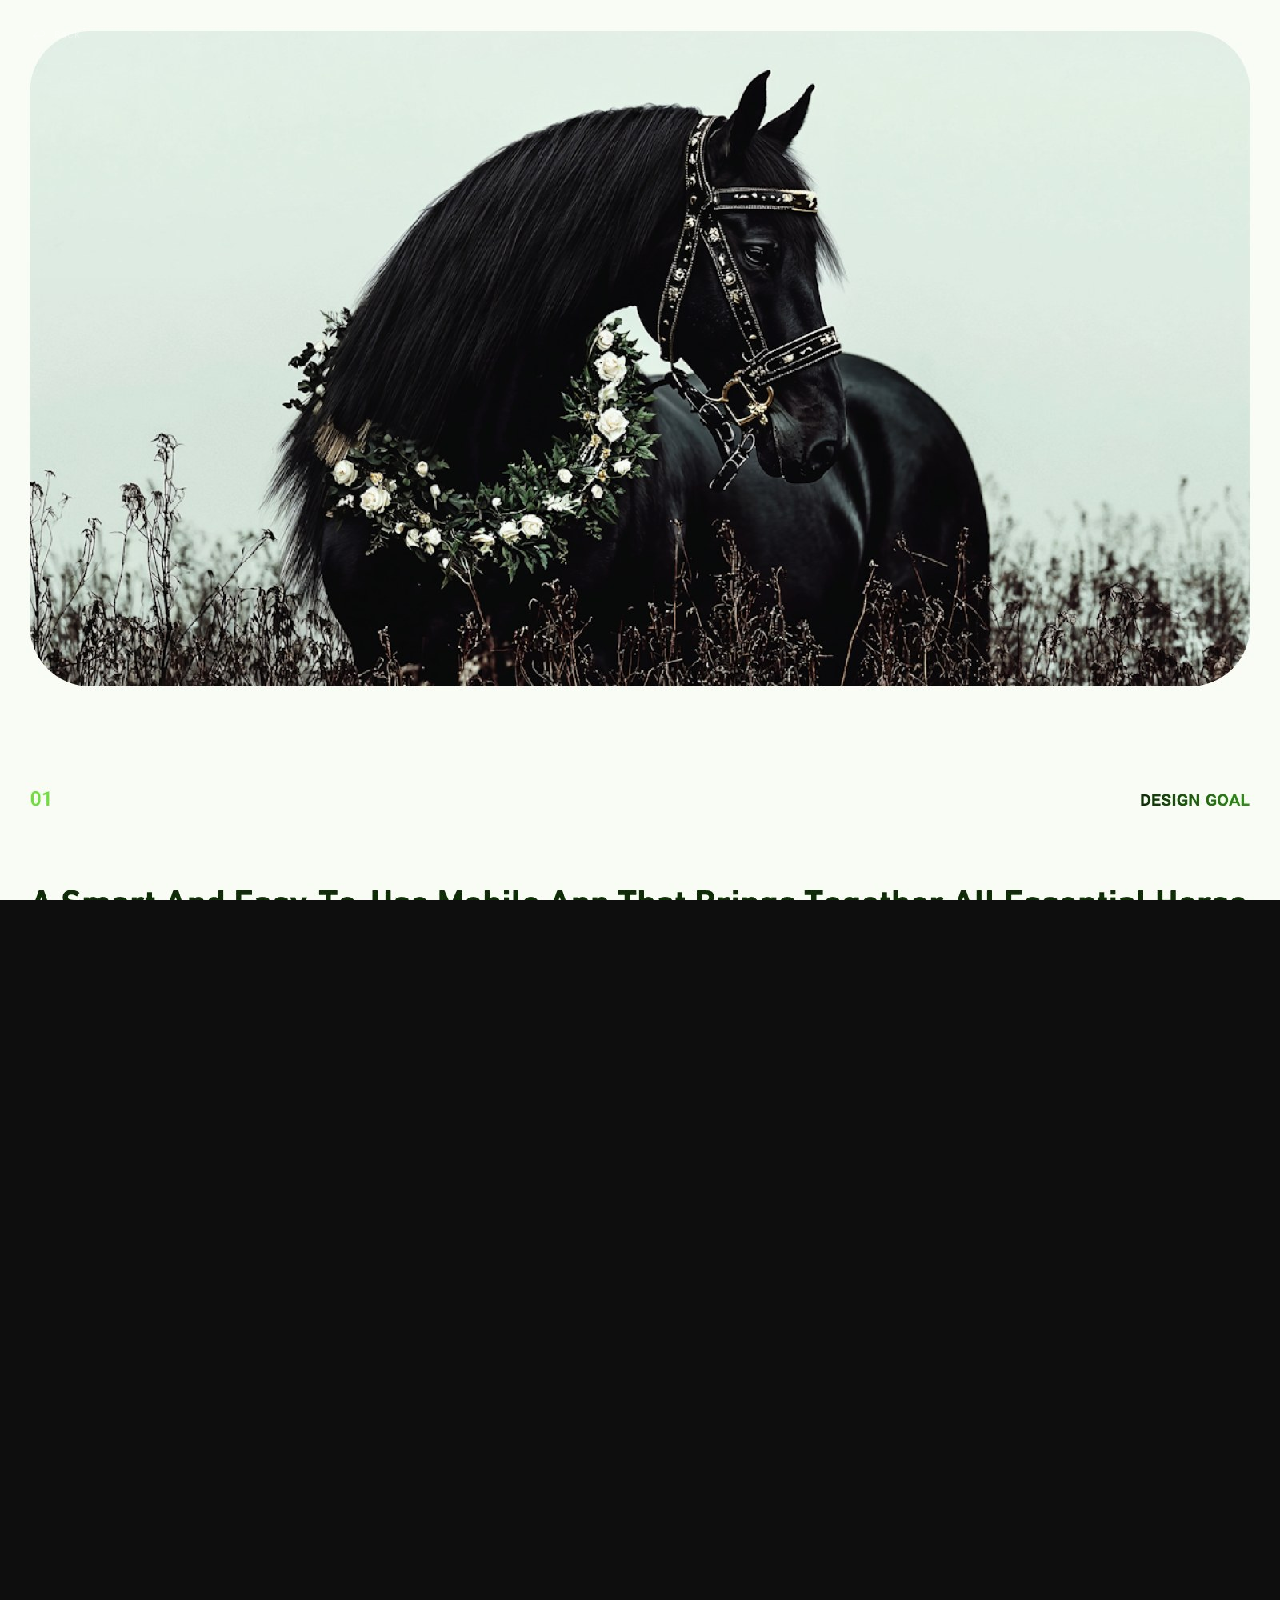
==== equicare-presentation.html @ 3e40a775 "Add dedicated full-screen equicare-presentation.html page with only back button and full presentatio" ====
<!DOCTYPE html>
<html lang="en">
<head>
  <meta charset="UTF-8">
  <meta name="viewport" content="width=device-width, initial-scale=1.0">
  <title>EquiCare — Presentation</title>
  <meta name="description" content="EquiCare Project Presentation by Ahmed Giad">
  <style>
    *, *::before, *::after {
      margin: 0;
      padding: 0;
      box-sizing: border-box;
      -webkit-tap-highlight-color: transparent !important;
    }

    html, body {
      width: 100%;
      height: 100%;
      background: #0e0e0e;
      color: #ffffff;
      font-family: 'Geist Mono', 'Courier New', monospace;
      -webkit-font-smoothing: antialiased;
      overflow-x: hidden;
      scroll-behavior: smooth;
    }

    /* Back button — fixed top left */
    .back-btn {
      position: fixed;
      top: 28px;
      left: 32px;
      z-index: 100;
      display: inline-flex;
      align-items: center;
      gap: 8px;
      font-size: 11px;
      font-weight: 500;
      font-family: 'Geist Mono', 'Courier New', monospace;
      color: rgba(255, 255, 255, 0.38);
      text-decoration: none;
      transition: color 0.2s ease;
      outline: none !important;
      border: none;
      background: transparent;
      cursor: pointer;
      padding: 0;
    }

    .back-btn:hover,
    .back-btn:active,
    .back-btn:focus {
      color: #ffffff !important;
      background: transparent !important;
      outline: none !important;
      -webkit-tap-highlight-color: transparent !important;
    }

    /* Presentation image — full page width, scroll naturally */
    .presentation-wrap {
      width: 100%;
      padding-top: 0;
    }

    .presentation-wrap img {
      width: 100%;
      height: auto;
      display: block;
      image-rendering: -webkit-optimize-contrast;
      image-rendering: high-quality;
    }

    /* Scroll hint */
    .scroll-hint {
      position: fixed;
      bottom: 24px;
      left: 50%;
      transform: translateX(-50%);
      display: flex;
      align-items: center;
      gap: 6px;
      font-size: 10px;
      font-family: 'Geist Mono', 'Courier New', monospace;
      color: rgba(255, 255, 255, 0.28);
      pointer-events: none;
      animation: hint-fade 3.5s ease 1s forwards;
      opacity: 1;
      white-space: nowrap;
    }

    @keyframes hint-fade {
      0%   { opacity: 1; }
      70%  { opacity: 1; }
      100% { opacity: 0; }
    }

    @media (max-width: 640px) {
      .back-btn {
        left: 20px;
        top: 20px;
      }
    }
  </style>
</head>
<body>

  <!-- Back button -->
  <a href="equicare.html" class="back-btn">
    <svg width="14" height="14" viewBox="0 0 14 14" fill="none" aria-hidden="true">
      <path d="M5.5 4L1.5 8M1.5 8L5.5 12M1.5 8H10C11.3807 8 12.5 6.88071 12.5 5.5V5.5C12.5 4.11929 11.3807 3 10 3H8.5" stroke="currentColor"></path>
    </svg>
    <span>Back</span>
  </a>

  <!-- Full presentation image -->
  <div class="presentation-wrap">
    <img
      src="assets/equicare-presentation.jpg"
      alt="EquiCare Full Project Presentation"
      draggable="false"
      decoding="async"
    >
  </div>

  <!-- Scroll hint -->
  <div class="scroll-hint">
    <svg width="11" height="11" viewBox="0 0 24 24" fill="none" stroke="currentColor" stroke-width="2">
      <path d="M12 5v14M5 12l7 7 7-7"/>
    </svg>
    Scroll to explore
  </div>

</body>
</html>
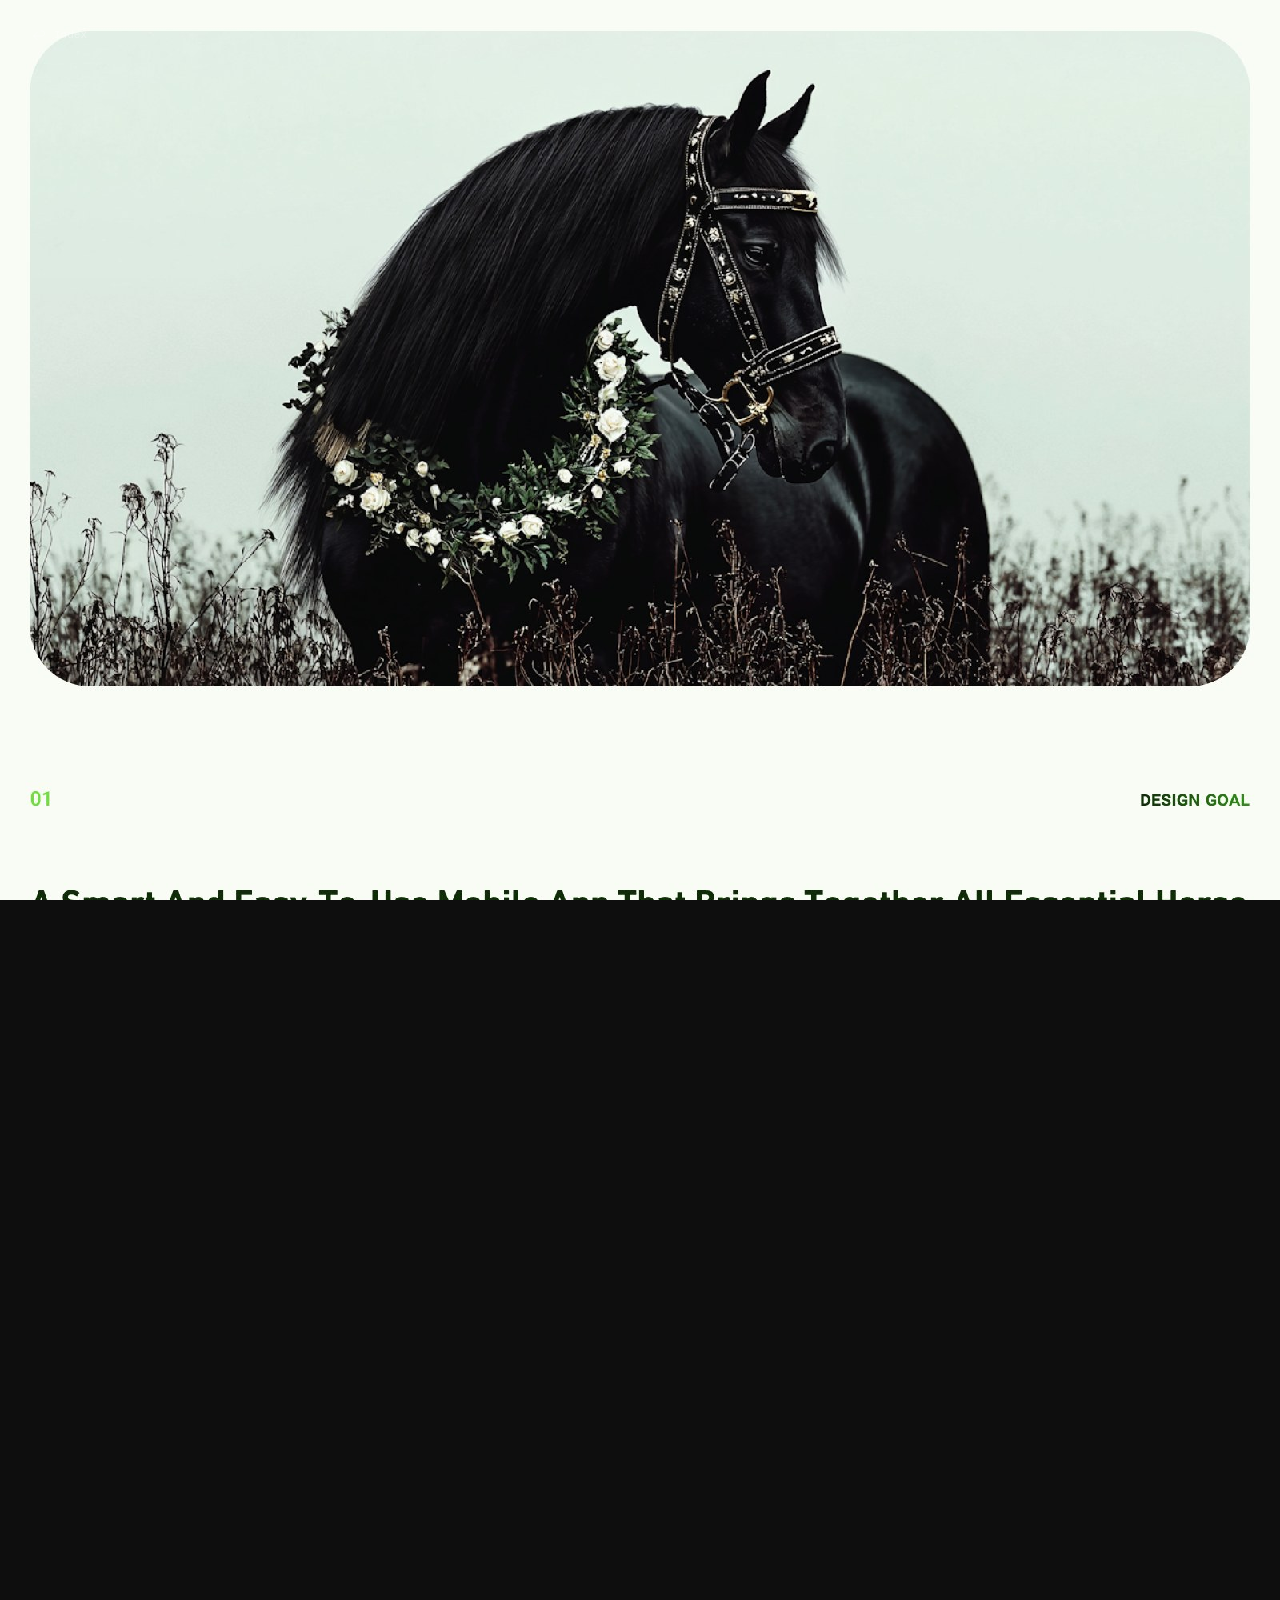
==== commit ae114353: "EquiCare project now links directly to full-screen presentation page from homepage" ====
--- a/equicare-presentation.html
+++ b/equicare-presentation.html
@@ -104,11 +104,11 @@
 <body>
 
   <!-- Back button -->
-  <a href="equicare.html" class="back-btn">
+  <a href="index.html" class="back-btn">
     <svg width="14" height="14" viewBox="0 0 14 14" fill="none" aria-hidden="true">
       <path d="M5.5 4L1.5 8M1.5 8L5.5 12M1.5 8H10C11.3807 8 12.5 6.88071 12.5 5.5V5.5C12.5 4.11929 11.3807 3 10 3H8.5" stroke="currentColor"></path>
     </svg>
-    <span>Back</span>
+    <span>Index</span>
   </a>
 
   <!-- Full presentation image -->
